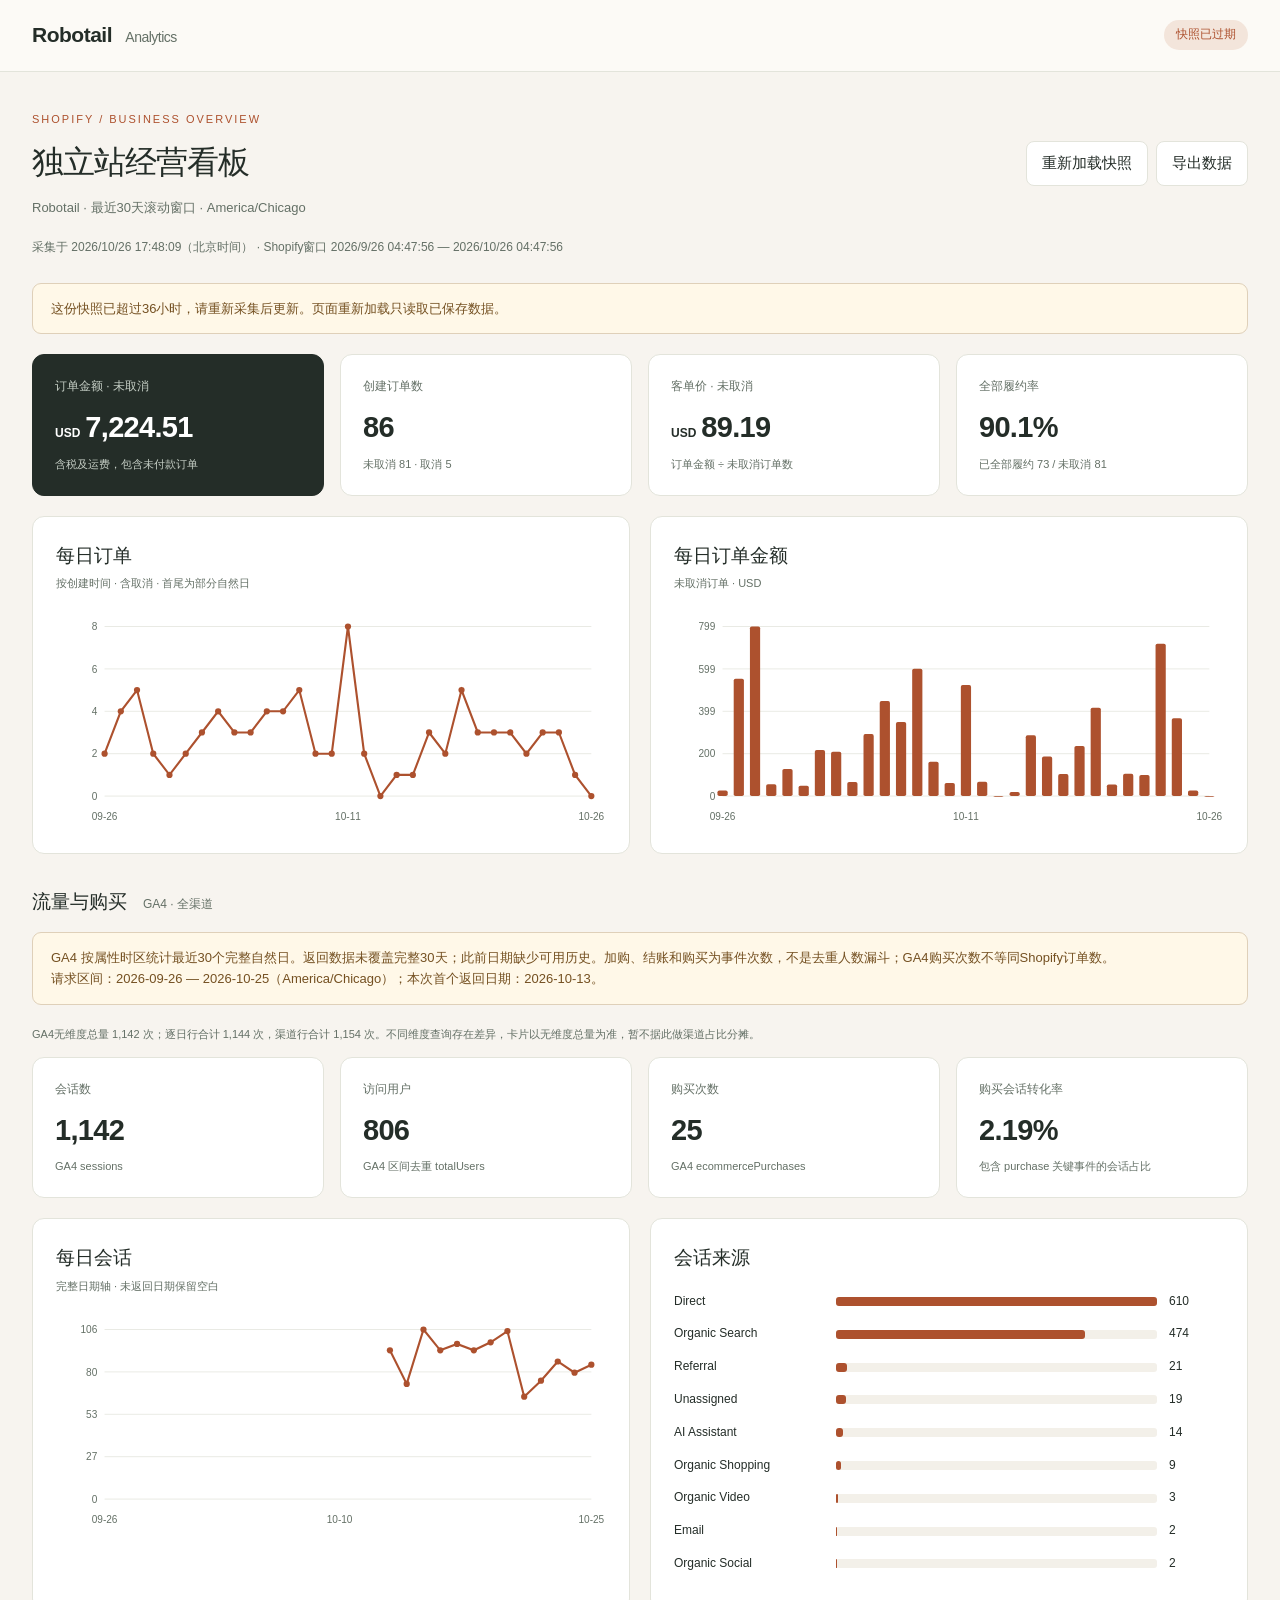
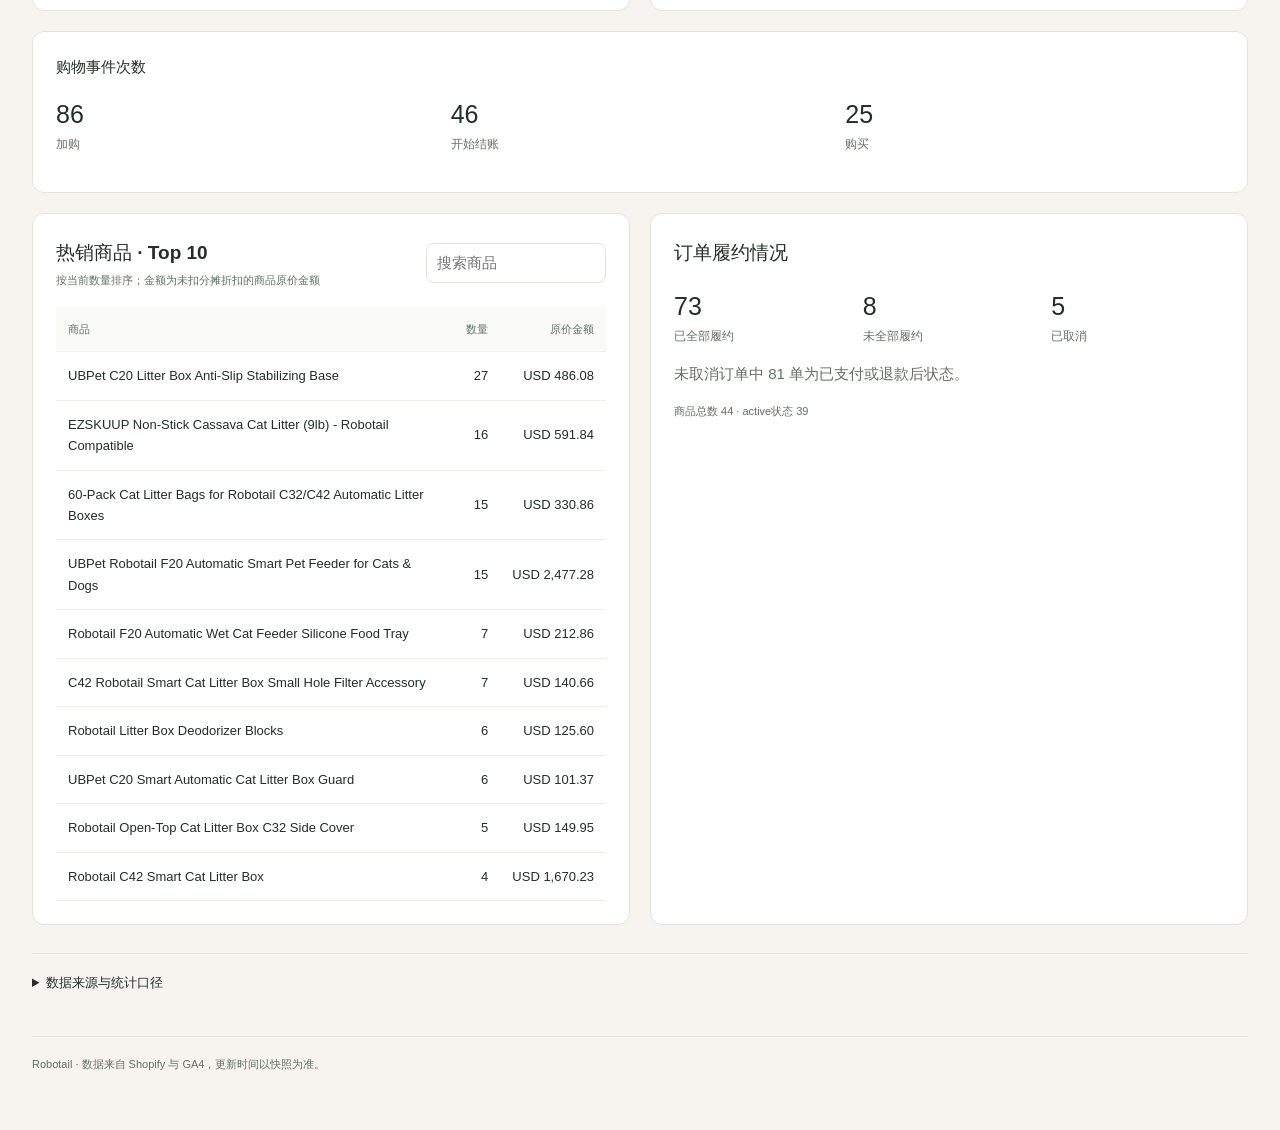
==== index.html @ 1cfd5b55 "Publish verified analytics snapshot 2026-10-26T09:48:09.312Z" ====
<!doctype html>
<html lang="zh-CN">
<head>
  <meta charset="UTF-8"><meta name="viewport" content="width=device-width, initial-scale=1">
  <meta name="color-scheme" content="light"><link rel="icon" href="data:,"><title>Robotail · 经营看板</title>
  <link rel="stylesheet" href="./styles.css"><script defer src="./dashboard.js"></script>
</head>
<body>
  <nav class="nav"><div class="nav-container"><a class="brand" href="./">Robotail <span>Analytics</span></a><span id="data-status" role="status">正在读取快照</span></div></nav>
  <main class="container">
    <header class="header"><div><p class="eyebrow">SHOPIFY / BUSINESS OVERVIEW</p><h1>独立站经营看板</h1><p id="scope" class="muted">最近30天 · 订单与流量</p></div><div class="actions"><button id="reload" type="button">重新加载快照</button><button id="download" type="button" disabled>导出数据</button></div></header>
    <div id="last-update" class="freshness" aria-live="polite"></div>
    <div id="dashboard-content" aria-live="polite"><p class="notice">正在加载真实数据…</p></div>
    <footer>Robotail · 数据来自 Shopify 与 GA4，更新时间以快照为准。</footer>
  </main>
</body>
</html>
---- styles.css ----
:root{--paper:#f7f4ef;--ink:#242d28;--muted:#647066;--line:#e3e4db;--brand:#ad512e;--tint:#f3e5db;--green:#386853;--warn:#87551c}
*{box-sizing:border-box}body{margin:0;background:var(--paper);color:var(--ink);font:15px/1.65 -apple-system,BlinkMacSystemFont,"Segoe UI","PingFang SC",sans-serif}button,input,select{font:inherit}a{color:inherit}button{cursor:pointer;background:white;border:1px solid var(--line);border-radius:8px;padding:9px 15px;color:var(--ink)}button:hover{border-color:var(--brand)}button:disabled{cursor:wait;opacity:.6}button:focus-visible,input:focus-visible,summary:focus-visible,a:focus-visible{outline:3px solid #ad512e;outline-offset:3px}.nav{border-bottom:1px solid var(--line);background:#fcfaf6}.nav-container{max-width:1280px;margin:auto;padding:18px 32px;display:flex;justify-content:space-between;gap:15px;align-items:center}.brand{text-decoration:none;font-weight:650;font-size:21px;letter-spacing:-.5px}.brand span{font-weight:400;color:var(--muted);font-size:14px;margin-left:8px}#data-status{font-size:12px;border-radius:30px;background:var(--tint);color:var(--brand);padding:5px 12px}.container{max-width:1280px;padding:38px 32px;margin:auto}.header{display:flex;align-items:center;justify-content:space-between;gap:24px;margin-bottom:20px}.eyebrow{font-size:11px;color:var(--brand);letter-spacing:2px;margin:0 0 8px}h1{font-weight:550;font-size:32px;letter-spacing:-1px;margin:0}h2{font-size:19px;font-weight:550;margin:0}h3{font-size:15px;font-weight:550;margin:0}.muted{color:var(--muted)}#scope{margin:8px 0 0;font-size:13px}.actions{display:flex;gap:8px;flex-wrap:wrap}.freshness{font-size:12px;color:var(--muted);margin-bottom:25px}.notice{padding:14px 18px;border:1px solid #dfd0b9;background:#fff8e8;border-radius:9px;color:#745021;font-size:13px;margin:0 0 20px}.error{border-color:#d9aaa0;color:#8b3425;background:#fff3ef}.section-heading{display:flex;align-items:baseline;gap:16px;flex-wrap:wrap;margin:32px 0 14px}.section-heading p{margin:0;font-size:12px;color:var(--muted)}.metrics-grid{display:grid;grid-template-columns:repeat(4,minmax(0,1fr));gap:16px}.metric-card{padding:22px;background:#fff;border:1px solid var(--line);border-radius:12px}.metric-card.highlight{background:var(--ink);color:white;border-color:var(--ink)}.metric-label{font-size:12px;color:var(--muted)}.highlight .metric-label,.highlight .metric-note{color:#c5cec5}.metric-value{font-size:29px;font-weight:550;line-height:1.3;margin:12px 0 8px;letter-spacing:-.7px;overflow-wrap:anywhere;font-variant-numeric:tabular-nums}.metric-value small{font-size:12px;letter-spacing:0;margin-right:5px}.metric-note{font-size:11px;color:var(--muted)}.chart-grid{display:grid;grid-template-columns:1fr 1fr;gap:20px;margin-top:20px}.card{background:#fff;border:1px solid var(--line);border-radius:12px;padding:23px;min-width:0}.card-head{display:flex;justify-content:space-between;gap:15px;align-items:center;margin-bottom:18px}.chart-sub{margin:3px 0 0;font-size:11px;color:var(--muted)}.chart{width:100%;height:auto;display:block;overflow:visible}.chart text{font-family:inherit;font-size:11px;fill:var(--muted)}.chart .grid{stroke:#e7e9e2;stroke-width:1}.chart .point:hover,.chart .point:focus{fill:var(--ink);outline:none}.table-wrap{overflow:auto}table{border-collapse:collapse;width:100%;font-size:13px}th{color:var(--muted);font-size:11px;font-weight:500;text-align:left;background:#fafbf8}th,td{padding:13px 12px;border-bottom:1px solid #edf0e8}td.num,th.num{text-align:right;white-space:nowrap;font-variant-numeric:tabular-nums}td.product{min-width:190px}.empty{text-align:center;padding:25px;color:var(--muted)}.search{width:180px;max-width:50%;border:1px solid var(--line);padding:7px 10px;border-radius:7px;background:white}.bar-row{display:grid;grid-template-columns:150px 1fr 55px;gap:12px;align-items:center;font-size:12px;margin:13px 0}.bar-label{overflow-wrap:anywhere}.bar-track{height:9px;background:#f3f0e9;border-radius:3px}.bar-fill{height:100%;background:var(--brand);border-radius:3px}.status-list{display:grid;grid-template-columns:repeat(3,1fr);gap:16px;margin:14px 0}.status-number{font-size:25px;font-weight:500}.status-label{font-size:12px;color:var(--muted)}details{border-top:1px solid var(--line);margin-top:28px;padding:18px 0}summary{cursor:pointer;font-size:13px}details p,details li{font-size:12px;color:var(--muted)}.source-grid{display:grid;grid-template-columns:1fr 1fr;gap:24px}footer{color:var(--muted);font-size:11px;border-top:1px solid var(--line);margin-top:25px;padding:18px 0}.delta{font-size:11px;color:var(--green);margin-top:5px}.partial{color:var(--warn)}
@media(max-width:900px){.metrics-grid{grid-template-columns:repeat(2,minmax(0,1fr))}.chart-grid{grid-template-columns:1fr}.source-grid{grid-template-columns:1fr}.header{align-items:flex-start}.metric-value{font-size:27px}}
@media(max-width:540px){.container{padding:25px 16px}.nav-container{padding:15px 16px}.brand span{display:none}.header{display:block}h1{font-size:27px}.actions{margin-top:18px}.metric-card{padding:17px 13px}.metric-value{font-size:23px}.metrics-grid{gap:10px}.card{padding:18px 14px}.bar-row{grid-template-columns:110px 1fr 45px}.status-list{gap:8px}.status-number{font-size:22px}}
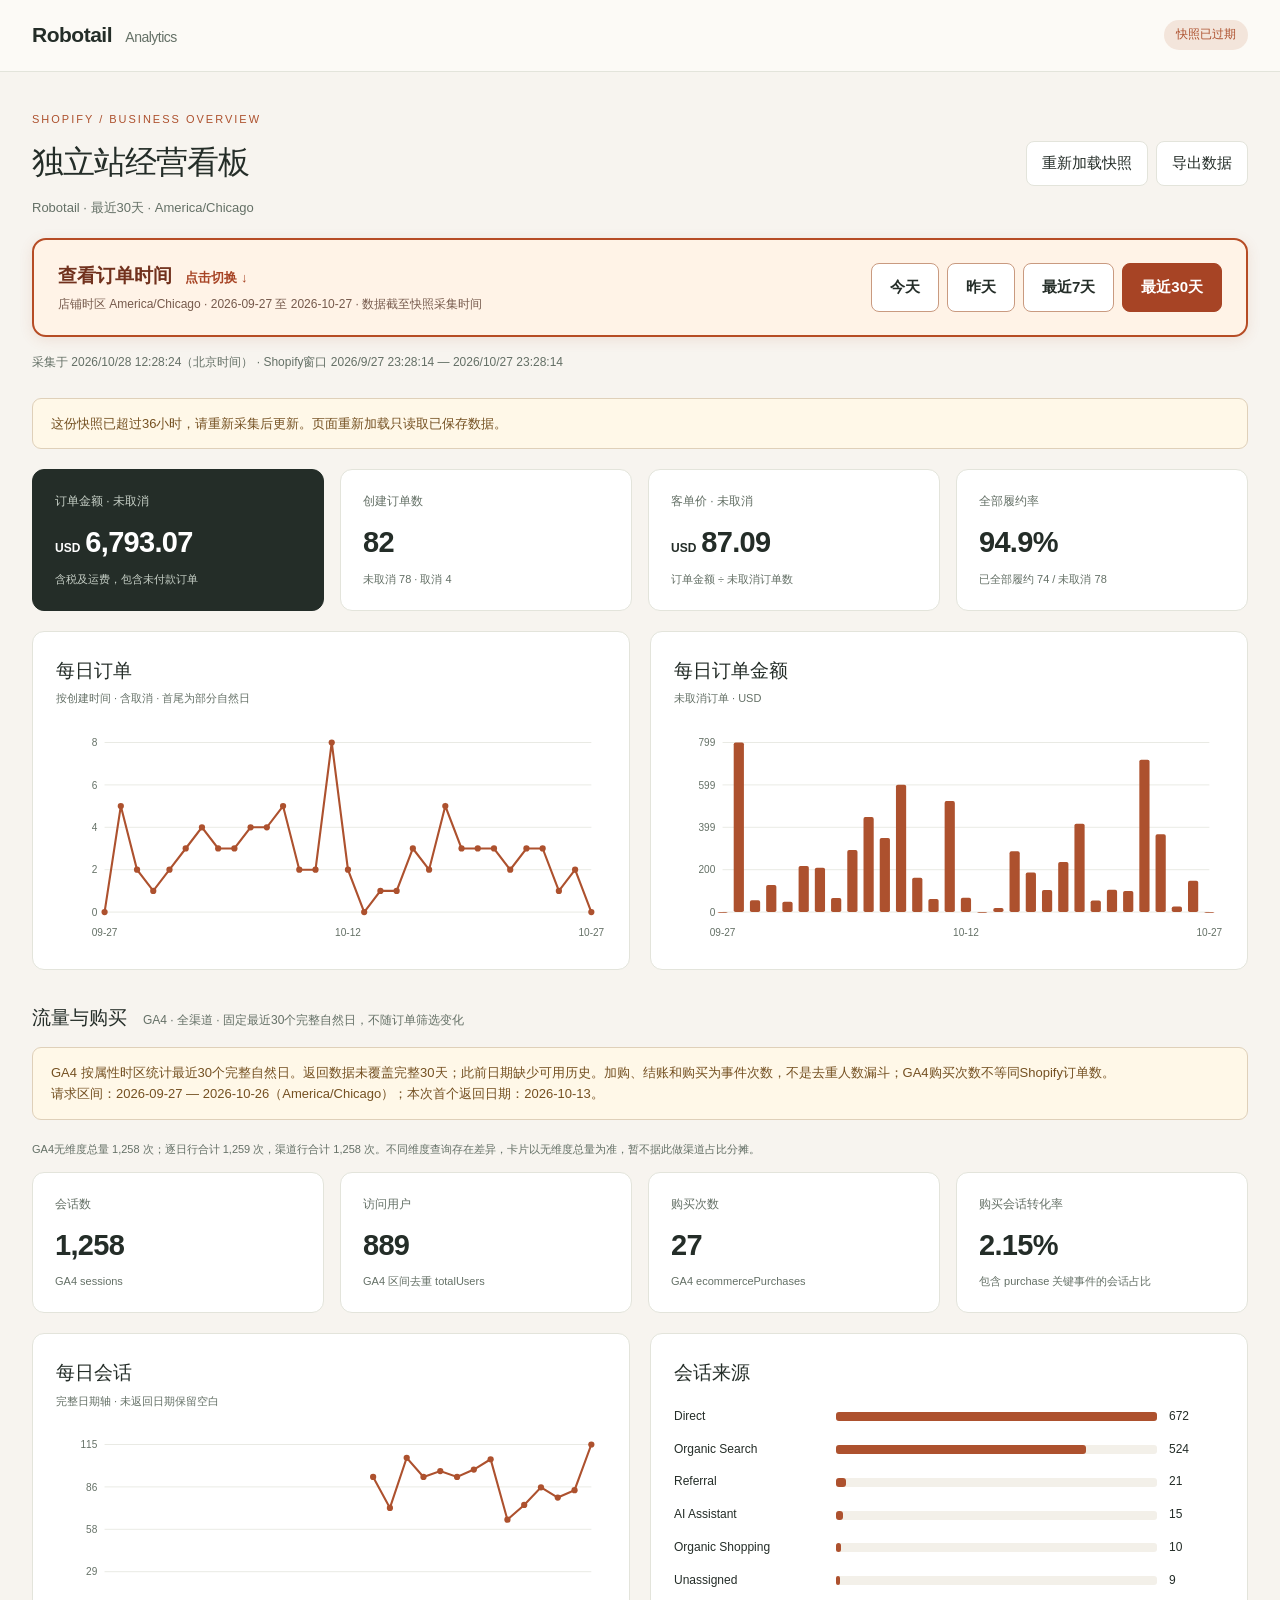
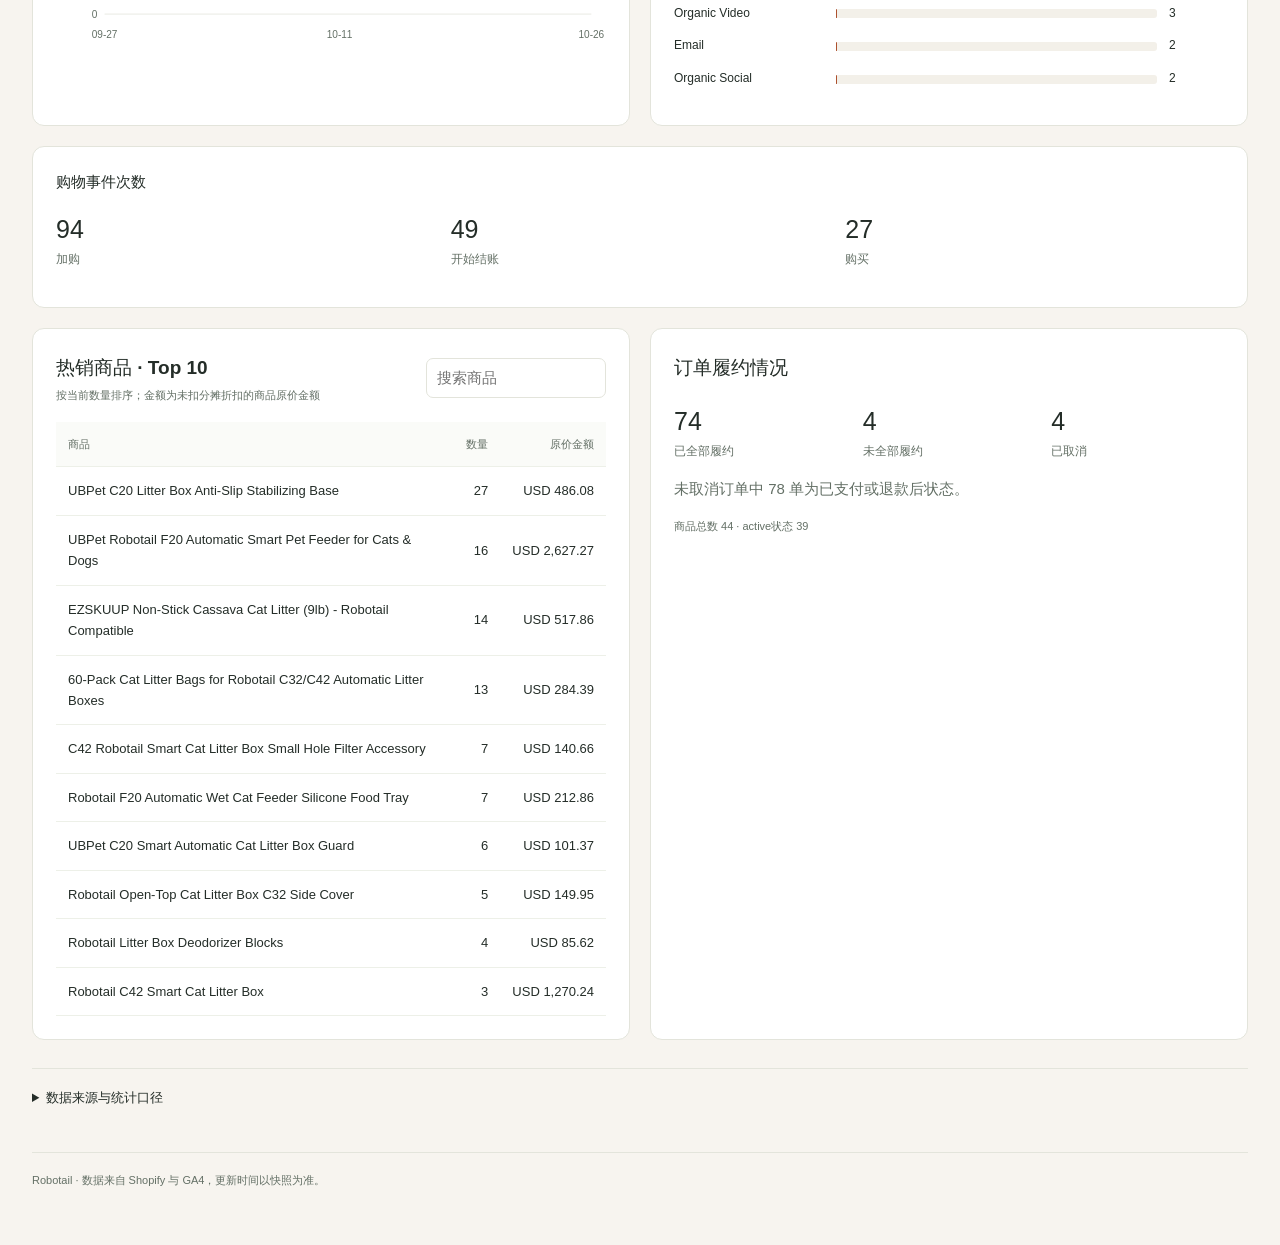
==== commit 775f82ac: "Publish verified analytics snapshot 2026-10-28T04:28:24.181Z" ====
--- a/index.html
+++ b/index.html
@@ -3,12 +3,16 @@
 <head>
   <meta charset="UTF-8"><meta name="viewport" content="width=device-width, initial-scale=1">
   <meta name="color-scheme" content="light"><link rel="icon" href="data:,"><title>Robotail · 经营看板</title>
-  <link rel="stylesheet" href="./styles.css"><script defer src="./dashboard.js"></script>
+  <link rel="stylesheet" href="./styles.css?v=20261028-2"><script defer src="./dashboard.js?v=20261028-2"></script>
 </head>
 <body>
   <nav class="nav"><div class="nav-container"><a class="brand" href="./">Robotail <span>Analytics</span></a><span id="data-status" role="status">正在读取快照</span></div></nav>
   <main class="container">
     <header class="header"><div><p class="eyebrow">SHOPIFY / BUSINESS OVERVIEW</p><h1>独立站经营看板</h1><p id="scope" class="muted">最近30天 · 订单与流量</p></div><div class="actions"><button id="reload" type="button">重新加载快照</button><button id="download" type="button" disabled>导出数据</button></div></header>
+    <section class="period-control" aria-label="切换订单时间">
+      <div><div class="period-title">查看订单时间 <span>点击切换 ↓</span></div><p id="period-description">正在加载数据…</p></div>
+      <div class="period-buttons"><button type="button" data-period="today" disabled>今天</button><button type="button" data-period="yesterday" disabled>昨天</button><button type="button" data-period="week" disabled>最近7天</button><button type="button" data-period="month" aria-pressed="true" disabled>最近30天</button></div>
+    </section>
     <div id="last-update" class="freshness" aria-live="polite"></div>
     <div id="dashboard-content" aria-live="polite"><p class="notice">正在加载真实数据…</p></div>
     <footer>Robotail · 数据来自 Shopify 与 GA4，更新时间以快照为准。</footer>
--- a/styles.css
+++ b/styles.css
@@ -2,3 +2,7 @@
 *{box-sizing:border-box}body{margin:0;background:var(--paper);color:var(--ink);font:15px/1.65 -apple-system,BlinkMacSystemFont,"Segoe UI","PingFang SC",sans-serif}button,input,select{font:inherit}a{color:inherit}button{cursor:pointer;background:white;border:1px solid var(--line);border-radius:8px;padding:9px 15px;color:var(--ink)}button:hover{border-color:var(--brand)}button:disabled{cursor:wait;opacity:.6}button:focus-visible,input:focus-visible,summary:focus-visible,a:focus-visible{outline:3px solid #ad512e;outline-offset:3px}.nav{border-bottom:1px solid var(--line);background:#fcfaf6}.nav-container{max-width:1280px;margin:auto;padding:18px 32px;display:flex;justify-content:space-between;gap:15px;align-items:center}.brand{text-decoration:none;font-weight:650;font-size:21px;letter-spacing:-.5px}.brand span{font-weight:400;color:var(--muted);font-size:14px;margin-left:8px}#data-status{font-size:12px;border-radius:30px;background:var(--tint);color:var(--brand);padding:5px 12px}.container{max-width:1280px;padding:38px 32px;margin:auto}.header{display:flex;align-items:center;justify-content:space-between;gap:24px;margin-bottom:20px}.eyebrow{font-size:11px;color:var(--brand);letter-spacing:2px;margin:0 0 8px}h1{font-weight:550;font-size:32px;letter-spacing:-1px;margin:0}h2{font-size:19px;font-weight:550;margin:0}h3{font-size:15px;font-weight:550;margin:0}.muted{color:var(--muted)}#scope{margin:8px 0 0;font-size:13px}.actions{display:flex;gap:8px;flex-wrap:wrap}.freshness{font-size:12px;color:var(--muted);margin-bottom:25px}.notice{padding:14px 18px;border:1px solid #dfd0b9;background:#fff8e8;border-radius:9px;color:#745021;font-size:13px;margin:0 0 20px}.error{border-color:#d9aaa0;color:#8b3425;background:#fff3ef}.section-heading{display:flex;align-items:baseline;gap:16px;flex-wrap:wrap;margin:32px 0 14px}.section-heading p{margin:0;font-size:12px;color:var(--muted)}.metrics-grid{display:grid;grid-template-columns:repeat(4,minmax(0,1fr));gap:16px}.metric-card{padding:22px;background:#fff;border:1px solid var(--line);border-radius:12px}.metric-card.highlight{background:var(--ink);color:white;border-color:var(--ink)}.metric-label{font-size:12px;color:var(--muted)}.highlight .metric-label,.highlight .metric-note{color:#c5cec5}.metric-value{font-size:29px;font-weight:550;line-height:1.3;margin:12px 0 8px;letter-spacing:-.7px;overflow-wrap:anywhere;font-variant-numeric:tabular-nums}.metric-value small{font-size:12px;letter-spacing:0;margin-right:5px}.metric-note{font-size:11px;color:var(--muted)}.chart-grid{display:grid;grid-template-columns:1fr 1fr;gap:20px;margin-top:20px}.card{background:#fff;border:1px solid var(--line);border-radius:12px;padding:23px;min-width:0}.card-head{display:flex;justify-content:space-between;gap:15px;align-items:center;margin-bottom:18px}.chart-sub{margin:3px 0 0;font-size:11px;color:var(--muted)}.chart{width:100%;height:auto;display:block;overflow:visible}.chart text{font-family:inherit;font-size:11px;fill:var(--muted)}.chart .grid{stroke:#e7e9e2;stroke-width:1}.chart .point:hover,.chart .point:focus{fill:var(--ink);outline:none}.table-wrap{overflow:auto}table{border-collapse:collapse;width:100%;font-size:13px}th{color:var(--muted);font-size:11px;font-weight:500;text-align:left;background:#fafbf8}th,td{padding:13px 12px;border-bottom:1px solid #edf0e8}td.num,th.num{text-align:right;white-space:nowrap;font-variant-numeric:tabular-nums}td.product{min-width:190px}.empty{text-align:center;padding:25px;color:var(--muted)}.search{width:180px;max-width:50%;border:1px solid var(--line);padding:7px 10px;border-radius:7px;background:white}.bar-row{display:grid;grid-template-columns:150px 1fr 55px;gap:12px;align-items:center;font-size:12px;margin:13px 0}.bar-label{overflow-wrap:anywhere}.bar-track{height:9px;background:#f3f0e9;border-radius:3px}.bar-fill{height:100%;background:var(--brand);border-radius:3px}.status-list{display:grid;grid-template-columns:repeat(3,1fr);gap:16px;margin:14px 0}.status-number{font-size:25px;font-weight:500}.status-label{font-size:12px;color:var(--muted)}details{border-top:1px solid var(--line);margin-top:28px;padding:18px 0}summary{cursor:pointer;font-size:13px}details p,details li{font-size:12px;color:var(--muted)}.source-grid{display:grid;grid-template-columns:1fr 1fr;gap:24px}footer{color:var(--muted);font-size:11px;border-top:1px solid var(--line);margin-top:25px;padding:18px 0}.delta{font-size:11px;color:var(--green);margin-top:5px}.partial{color:var(--warn)}
 @media(max-width:900px){.metrics-grid{grid-template-columns:repeat(2,minmax(0,1fr))}.chart-grid{grid-template-columns:1fr}.source-grid{grid-template-columns:1fr}.header{align-items:flex-start}.metric-value{font-size:27px}}
 @media(max-width:540px){.container{padding:25px 16px}.nav-container{padding:15px 16px}.brand span{display:none}.header{display:block}h1{font-size:27px}.actions{margin-top:18px}.metric-card{padding:17px 13px}.metric-value{font-size:23px}.metrics-grid{gap:10px}.card{padding:18px 14px}.bar-row{grid-template-columns:110px 1fr 45px}.status-list{gap:8px}.status-number{font-size:22px}}
+
+.period-control{display:flex;justify-content:space-between;align-items:center;gap:16px;margin-bottom:16px}.period-buttons{display:flex;gap:8px;flex-wrap:wrap}.period-buttons button[aria-pressed="true"]{background:#242d28;color:#fff;border-color:#242d28}@media(max-width:700px){.period-control{align-items:flex-start;flex-direction:column}}
+
+.period-control{background:#fff3e7;border:2px solid #b64c25;border-radius:14px;padding:20px 24px;box-shadow:0 3px 14px rgba(173,81,46,.12)}.period-title{font-size:19px;font-weight:700;color:#71311d}.period-title span{font-size:13px;color:#a74425;margin-left:8px}.period-control p{margin:4px 0 0;color:#765a4c;font-size:12px}.period-buttons button{font-weight:650;border:1px solid #c99a80;padding:11px 18px;background:#fff}.period-buttons button[aria-pressed="true"]{background:#a74425;border-color:#a74425;color:#fff}@media(max-width:540px){.period-control{padding:16px}.period-buttons{width:100%;display:grid;grid-template-columns:1fr 1fr}.period-buttons button{padding:10px 4px}}
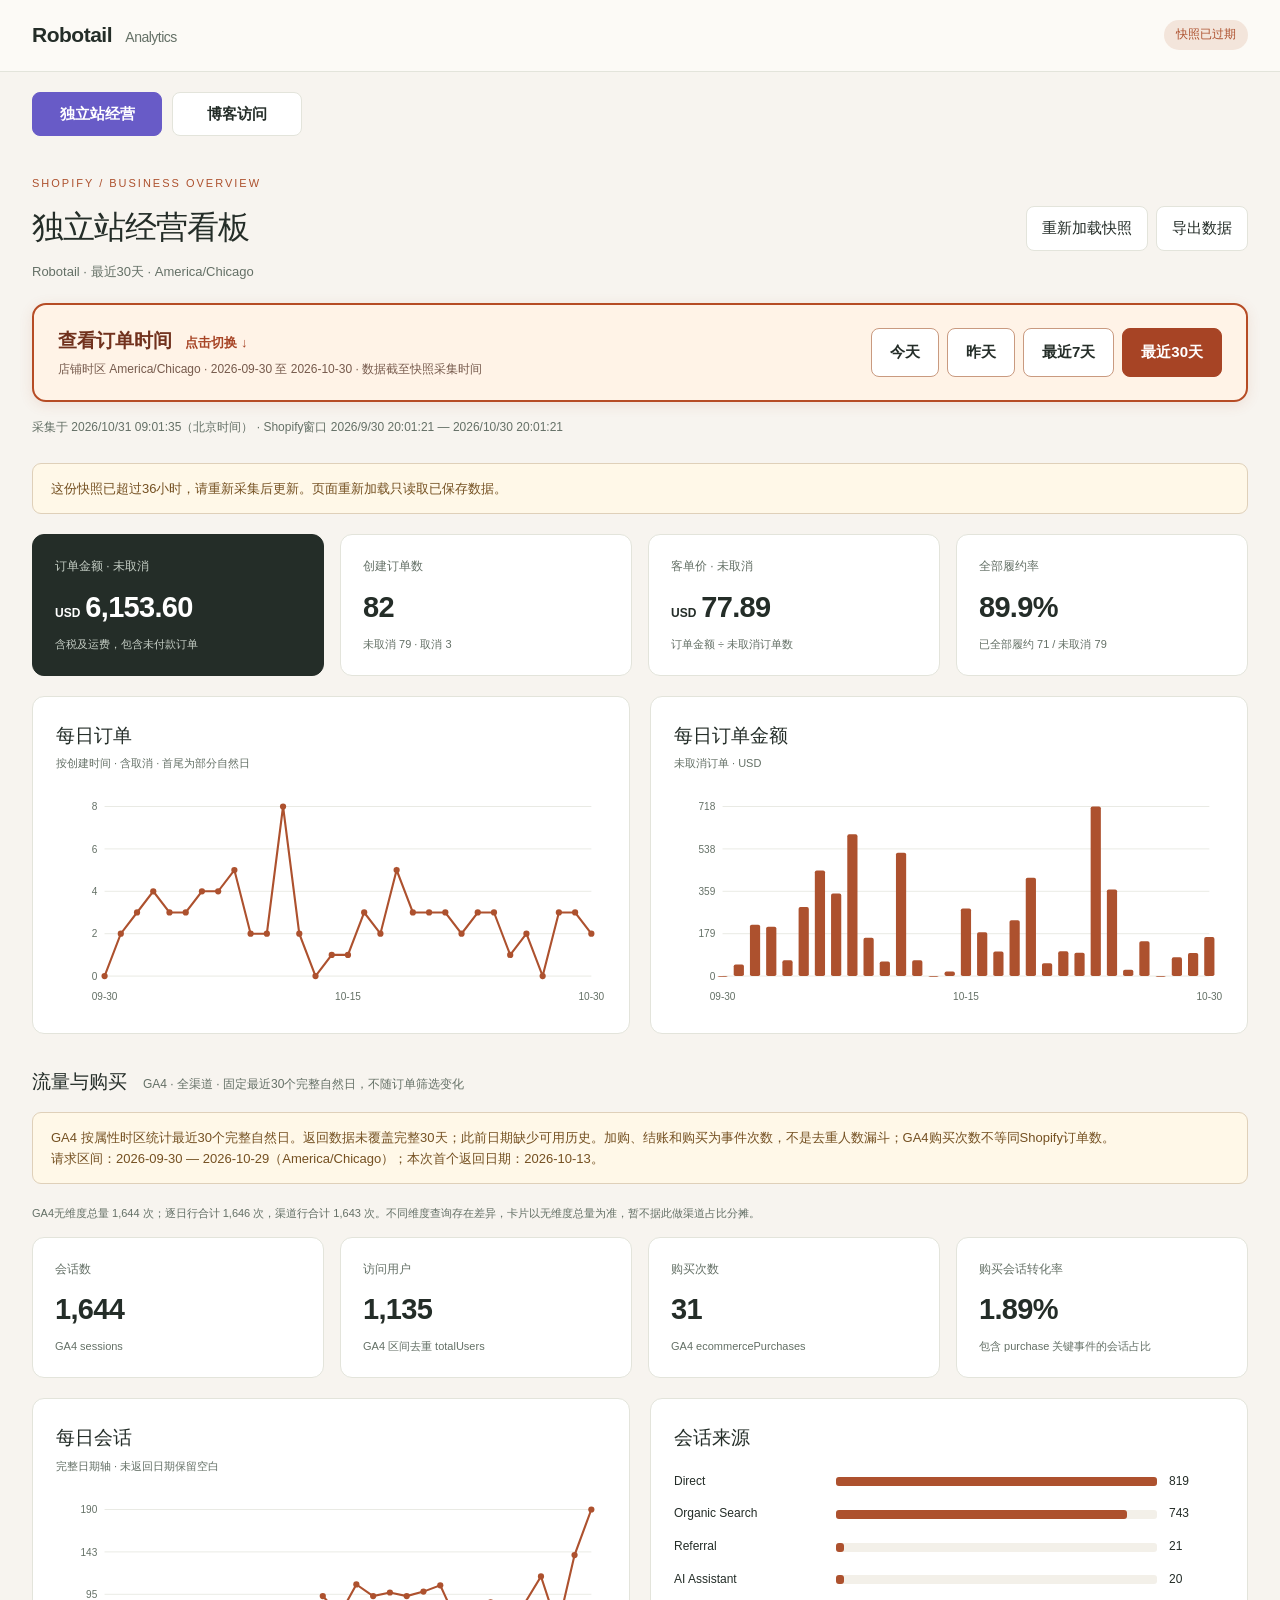
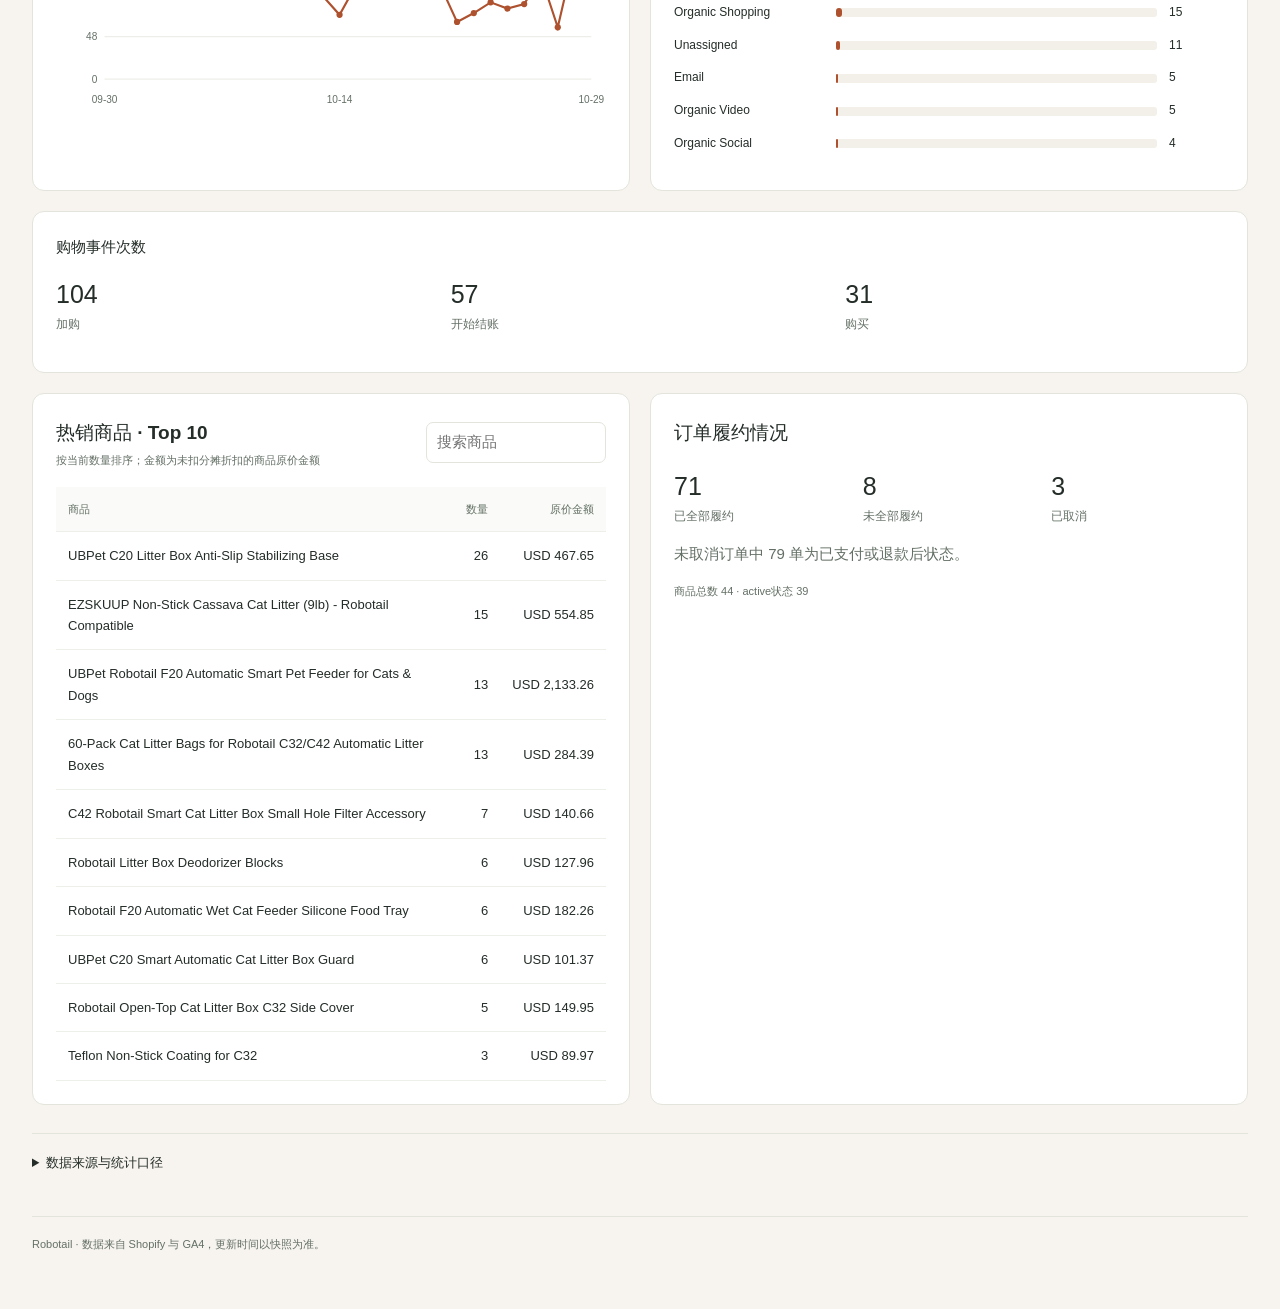
==== commit a81547b9: "Publish verified analytics snapshot 2026-10-31T01:01:35.187Z" ====
--- a/index.html
+++ b/index.html
@@ -3,11 +3,12 @@
 <head>
   <meta charset="UTF-8"><meta name="viewport" content="width=device-width, initial-scale=1">
   <meta name="color-scheme" content="light"><link rel="icon" href="data:,"><title>Robotail · 经营看板</title>
-  <link rel="stylesheet" href="./styles.css?v=20261028-2"><script defer src="./dashboard.js?v=20261028-2"></script>
+  <link rel="stylesheet" href="./styles.css?v=20261031-1"><script defer src="./dashboard.js?v=20261031-1"></script><script defer src="./portal.js?v=20261031-1"></script>
 </head>
 <body>
   <nav class="nav"><div class="nav-container"><a class="brand" href="./">Robotail <span>Analytics</span></a><span id="data-status" role="status">正在读取快照</span></div></nav>
-  <main class="container">
+  <div class="dashboard-tabs" role="tablist" aria-label="选择数据看板"><button id="tab-shopify" type="button" role="tab" aria-selected="true" aria-controls="shop-panel">独立站经营</button><button id="tab-blog" type="button" role="tab" aria-selected="false" aria-controls="blog-panel" tabindex="-1">博客访问</button></div>
+  <main class="container" id="shop-panel" role="tabpanel" aria-labelledby="tab-shopify">
     <header class="header"><div><p class="eyebrow">SHOPIFY / BUSINESS OVERVIEW</p><h1>独立站经营看板</h1><p id="scope" class="muted">最近30天 · 订单与流量</p></div><div class="actions"><button id="reload" type="button">重新加载快照</button><button id="download" type="button" disabled>导出数据</button></div></header>
     <section class="period-control" aria-label="切换订单时间">
       <div><div class="period-title">查看订单时间 <span>点击切换 ↓</span></div><p id="period-description">正在加载数据…</p></div>
@@ -17,5 +18,6 @@
     <div id="dashboard-content" aria-live="polite"><p class="notice">正在加载真实数据…</p></div>
     <footer>Robotail · 数据来自 Shopify 与 GA4，更新时间以快照为准。</footer>
   </main>
+  <section id="blog-panel" role="tabpanel" aria-labelledby="tab-blog" hidden><div class="blog-panel-note">博客使用独立的 GA4 属性，数据从 2026 年 10 月 31 日起积累；统计时间和覆盖范围以博客看板为准。<a href="./blog/index.html" target="_blank" rel="noopener">单独打开博客看板 ↗</a></div><iframe id="blog-dashboard-frame" title="Robotail 博客访问数据看板" data-src="./blog/index.html" loading="lazy"></iframe><noscript><a href="./blog/index.html">打开博客看板</a></noscript></section>
 </body>
 </html>
--- a/styles.css
+++ b/styles.css
@@ -6,3 +6,4 @@
 .period-control{display:flex;justify-content:space-between;align-items:center;gap:16px;margin-bottom:16px}.period-buttons{display:flex;gap:8px;flex-wrap:wrap}.period-buttons button[aria-pressed="true"]{background:#242d28;color:#fff;border-color:#242d28}@media(max-width:700px){.period-control{align-items:flex-start;flex-direction:column}}
 
 .period-control{background:#fff3e7;border:2px solid #b64c25;border-radius:14px;padding:20px 24px;box-shadow:0 3px 14px rgba(173,81,46,.12)}.period-title{font-size:19px;font-weight:700;color:#71311d}.period-title span{font-size:13px;color:#a74425;margin-left:8px}.period-control p{margin:4px 0 0;color:#765a4c;font-size:12px}.period-buttons button{font-weight:650;border:1px solid #c99a80;padding:11px 18px;background:#fff}.period-buttons button[aria-pressed="true"]{background:#a74425;border-color:#a74425;color:#fff}@media(max-width:540px){.period-control{padding:16px}.period-buttons{width:100%;display:grid;grid-template-columns:1fr 1fr}.period-buttons button{padding:10px 4px}}
+.dashboard-tabs{max-width:1280px;margin:20px auto 0;padding:0 32px;display:flex;gap:10px}.dashboard-tabs button{font-weight:650;min-width:130px}.dashboard-tabs [aria-selected=true]{background:#685bc7;color:#fff;border-color:#685bc7}.dashboard-tabs button:focus-visible{outline-color:#685bc7}[role=tabpanel][hidden]{display:none!important}#blog-panel{margin:18px auto 0;max-width:1500px}.blog-panel-note{padding:0 32px 15px;color:var(--muted);font-size:13px}.blog-panel-note a{margin-left:12px;color:#5146ab}#blog-dashboard-frame{display:block;width:100%;height:calc(100dvh - 180px);min-height:620px;border:0;background:#fff}@media(max-width:540px){.dashboard-tabs{padding:0 16px}.dashboard-tabs button{flex:1;min-width:0}.blog-panel-note{padding:0 16px 14px}#blog-dashboard-frame{min-height:620px;height:calc(100dvh - 210px)}}
